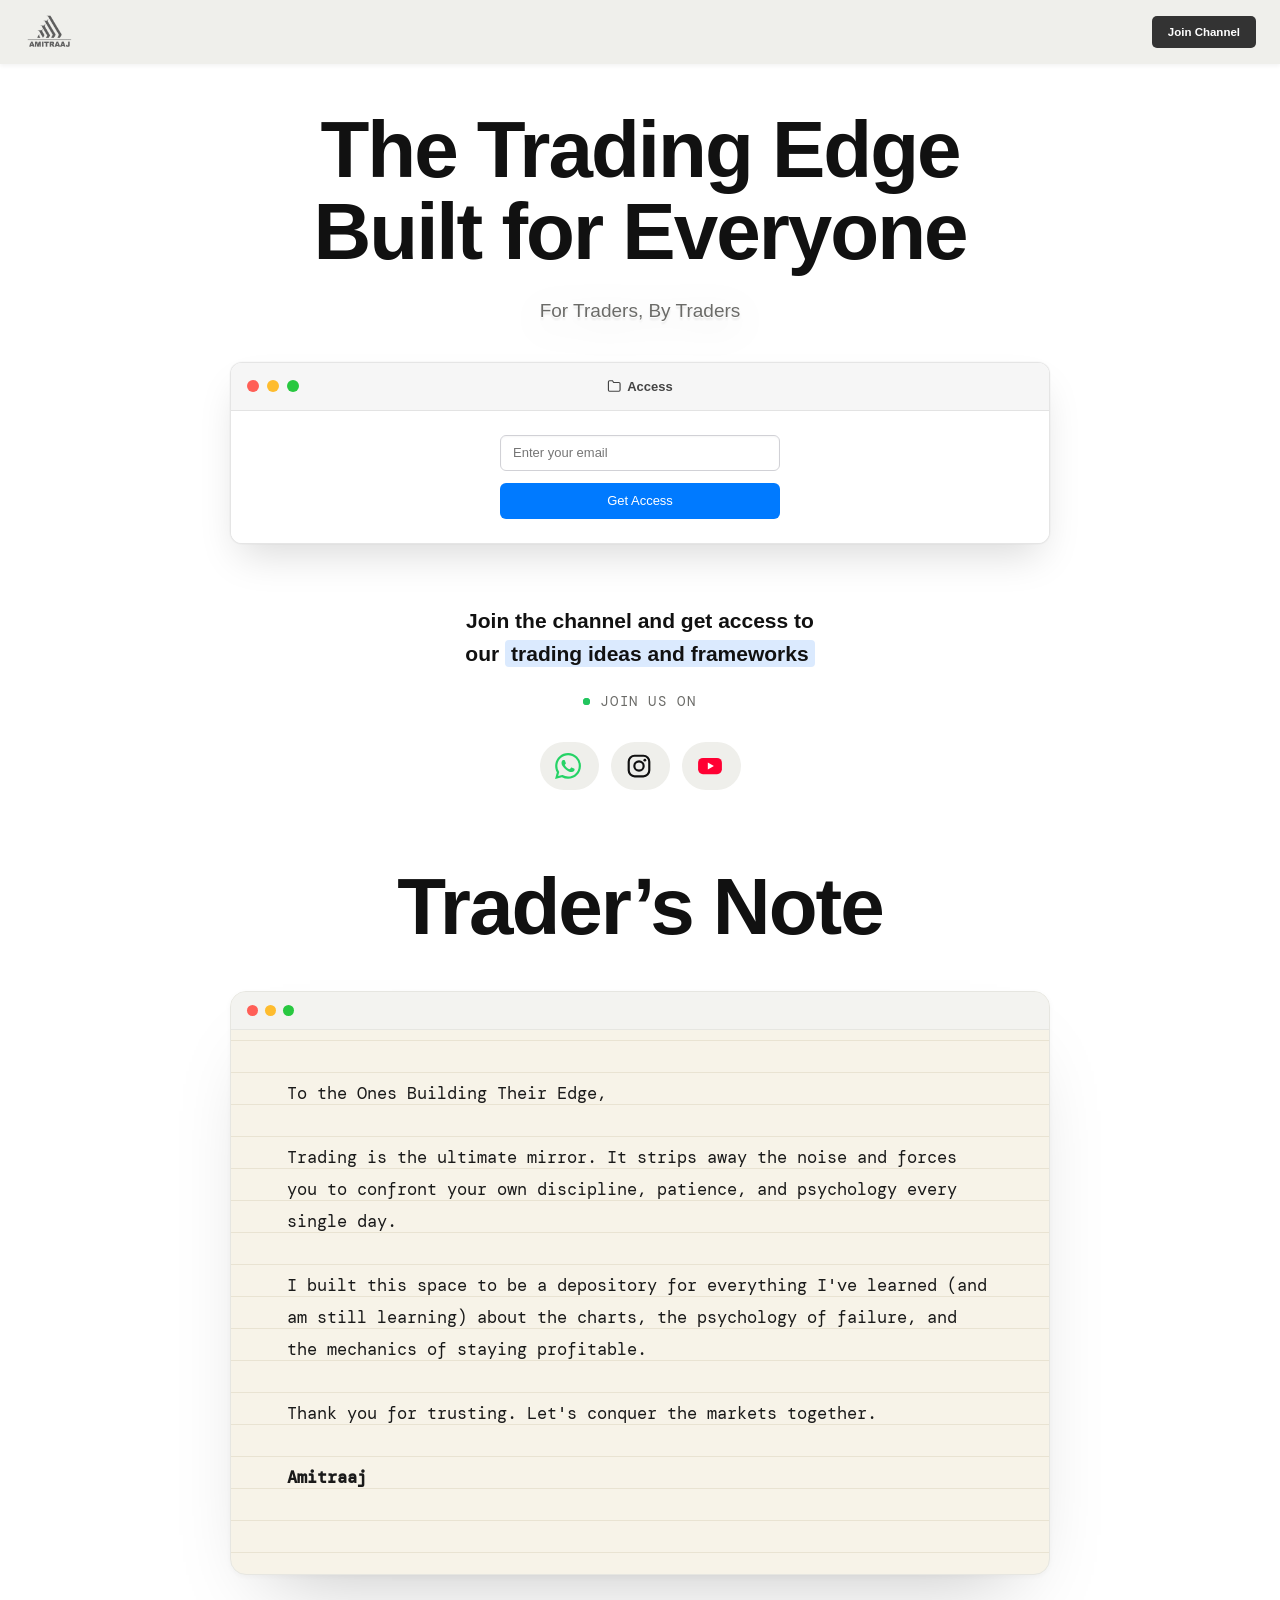
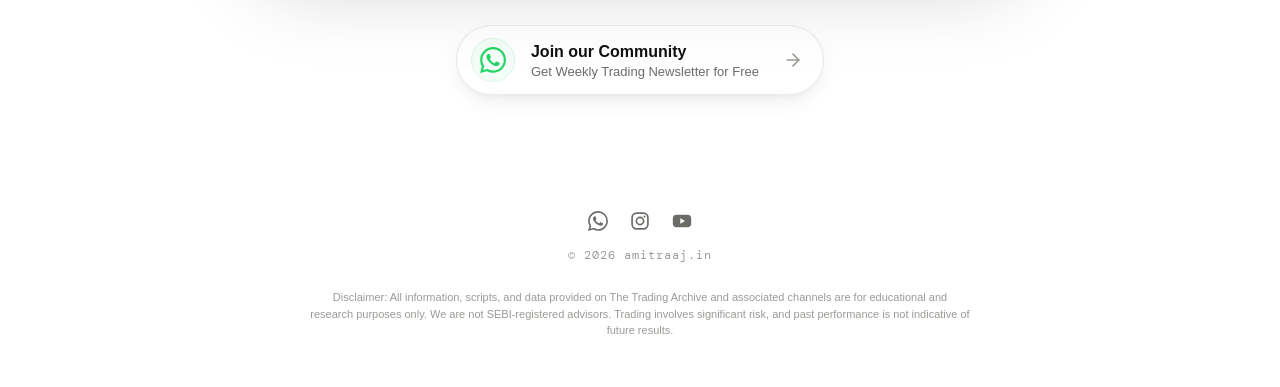
==== index.html @ 4fc882ad "Add files via upload" ====
<!doctype html>
<html lang="en">
<head>
  <meta charset="utf-8" />
  <meta name="viewport" content="width=device-width, initial-scale=1" />
  <title>The Market Edge — amitraaj.in</title>
  <meta name="description" content="Weekly market breakdowns, trading psychology, and private trading frameworks." />
  <meta property="og:title" content="The Market Edge for Traders & Investors" />
  <meta property="og:description" content="Weekly market breakdowns, trading psychology, and private trading frameworks." />
  <meta property="og:url" content="https://www.amitraaj.in" />
  <meta property="og:type" content="website" />
  <meta name="twitter:card" content="summary" />
  <meta name="twitter:site" content="@amitraajin" />
  <link rel="icon" href="/favicon.svg" type="image/svg+xml" />
  <link rel="preconnect" href="https://fonts.googleapis.com" />
  <link rel="preconnect" href="https://fonts.gstatic.com" crossorigin />
  <link href="https://fonts.googleapis.com/css2?family=DM+Mono:wght@400;500&display=swap" rel="stylesheet" />
  <link rel="stylesheet" href="style.css" />
</head>
<body>

  <!-- Header / Logo Banner -->
  <header class="site-header">
    <div class="logo-container">
      <img src="amitraaj-logo.png" alt="Amitraaj Logo" class="main-logo" />
    </div>
    <!-- New Header Button -->
    <a href="#channel-section" class="header-btn">Join Channel</a>
  </header>

  <main>
    <!-- Hero Section -->
    <section class="hero">
      <h1 class="title title--hero" id="hero-title"> The Trading Edge <br class="br-desktop" />Built for Everyone</h1>
      <p class="sub reveal">For Traders, By Traders<br class="br-desktop" /></p>

      <!-- MacOS Finder UI (Email Signup without redirect) -->
      <div class="mac-window reveal" style="margin-top: 36px;">
        <div class="mac-titlebar">
          <div class="mac-dots"><i></i><i></i><i></i></div>
          <div class="mac-title">
            <svg viewBox="0 0 24 24" width="14" height="14" stroke="currentColor" stroke-width="2" fill="none"><path d="M22 19a2 2 0 0 1-2 2H4a2 2 0 0 1-2-2V5a2 2 0 0 1 2-2h5l2 3h9a2 2 0 0 1 2 2z"></path></svg>
            Access
          </div>
        </div>
        <div class="mac-body">
          <div class="mac-main">
            <!-- Signup Section -->
            <div class="mac-signup-container">
              <form class="mac-signup-form" id="homepage-signup-form">
                <input type="email" class="mac-input" placeholder="Enter your email" required />
                <button type="submit" class="mac-btn" id="signup-submit-btn">Get Access</button>
              </form>
            </div>
          </div>
        </div>
      </div>

      <p class="offer reveal" style="margin-top: 60px;">Join the channel and get access to our <mark>trading ideas and frameworks</mark></p>
      <p class="count reveal"><span class="dot" aria-hidden="true"></span>Join us on</p>

      <nav class="socials reveal" aria-label="Social links">
        <!-- WhatsApp Pill -->
        <a class="pill" href="https://whatsapp.com/channel/0029VbDrtHlGJP8C8c71h50Y" target="_blank" rel="noopener">
          <svg viewBox="0 0 24 24" aria-hidden="true"><path fill="#25D366" d="M17.472 14.382c-.297-.149-1.758-.867-2.03-.967-.273-.099-.471-.148-.67.15-.197.297-.767.966-.94 1.164-.173.199-.347.223-.644.075-.297-.15-1.255-.463-2.39-1.475-.883-.788-1.48-1.761-1.653-2.059-.173-.297-.018-.458.13-.606.134-.133.298-.347.446-.52.149-.174.198-.298.298-.497.099-.198.05-.371-.025-.52-.075-.149-.669-1.612-.916-2.207-.242-.579-.487-.5-.669-.51a12.8 12.8 0 0 0-.57-.01c-.198 0-.52.074-.792.372-.272.297-1.04 1.016-1.04 2.479 0 1.462 1.065 2.875 1.213 3.074.149.198 2.096 3.2 5.077 4.487.709.306 1.262.489 1.694.625.712.227 1.36.195 1.871.118.571-.085 1.758-.719 2.006-1.413.248-.694.248-1.289.173-1.413-.074-.124-.272-.198-.57-.347m-5.421 7.403h-.004a9.87 9.87 0 0 1-5.031-1.378l-.361-.214-3.741.982.998-3.648-.235-.374a9.86 9.86 0 0 1-1.51-5.26c.001-5.45 4.436-9.884 9.888-9.884 2.64 0 5.122 1.03 6.988 2.898a9.825 9.825 0 0 1 2.893 6.994c-.003 5.45-4.437 9.884-9.885 9.884m8.413-18.297A11.815 11.815 0 0 0 12.05 0C5.495 0 .16 5.335.157 11.892c0 2.096.547 4.142 1.588 5.945L.057 24l6.305-1.654a11.882 11.882 0 0 0 5.683 1.448h.005c6.554 0 11.89-5.335 11.893-11.893a11.821 11.821 0 0 0-3.48-8.413z"/></svg>
        </a>
        <!-- Instagram Pill -->
        <a class="pill pill--ig" href="https://www.instagram.com/amitraaj.in/" target="_blank" rel="noopener">
          <svg viewBox="0 0 24 24" aria-hidden="true"><defs><linearGradient id="ig" x1="0" y1="1" x2="1" y2="0"><stop offset="0" stop-color="#feda75"/><stop offset=".35" stop-color="#fa7e1e"/><stop offset=".6" stop-color="#d62976"/><stop offset=".85" stop-color="#962fbf"/><stop offset="1" stop-color="#4f5bd5"/></linearGradient></defs><rect x="2.5" y="2.5" width="19" height="19" rx="5.5" fill="none" stroke="currentColor" stroke-width="2"/><circle cx="12" cy="12" r="4.3" fill="none" stroke="currentColor" stroke-width="2"/><circle cx="17.4" cy="6.6" r="1.3" fill="currentColor"/></svg>
        </a>
        <!-- YouTube Pill -->
        <a class="pill" href="https://www.youtube.com/@amitraajin" target="_blank" rel="noopener">
          <svg viewBox="0 0 24 24" aria-hidden="true"><rect x="1" y="4.5" width="22" height="15" rx="4.5" fill="#ff0033"/><path fill="#fff" d="M10 8.8v6.4l5.6-3.2z"/></svg>
        </a>
      </nav>
    </section>

    <!-- Founders Note -->
    <section class="note-section">
      <h2 class="title reveal">Trader’s Note</h2>

      <div class="window-wrap reveal-scale">
        <article class="window tilt" data-tilt="3">
          <div class="window__bar" aria-hidden="true"><i></i><i></i><i></i></div>
          <div class="paper">
            <p>To the Ones Building Their Edge,</p>
            <p>Trading is the ultimate mirror. It strips away the noise and forces you to confront your own discipline, patience, and psychology every single day.</p>
            <p>I built this space to be a depository for everything I've learned (and am still learning) about the charts, the psychology of failure, and the mechanics of staying profitable.</p>
            <p>Thank you for trusting. Let's conquer the markets together.</p>
            <p class="signature" style="font-weight: bold;">Amitraaj</p>
          </div>
        </article>
      </div>

      <!-- Bottom WhatsApp Call to Action (Target ID for Header Button) -->
      <div id="channel-section" class="hero-cta-wrapper reveal" style="margin-top: 50px; margin-bottom: 20px;">
        <a href="https://whatsapp.com/channel/0029VbDrtHlGJP8C8c71h50Y" class="premium-cta" target="_blank" rel="noopener noreferrer">
          <div class="premium-cta__icon">
            <svg viewBox="0 0 24 24" xmlns="http://www.w3.org/2000/svg">
              <path fill="#25D366" d="M17.472 14.382c-.297-.149-1.758-.867-2.03-.967-.273-.099-.471-.148-.67.15-.197.297-.767.966-.94 1.164-.173.199-.347.223-.644.075-.297-.15-1.255-.463-2.39-1.475-.883-.788-1.48-1.761-1.653-2.059-.173-.297-.018-.458.13-.606.134-.133.298-.347.446-.52.149-.174.198-.298.298-.497.099-.198.05-.371-.025-.52-.075-.149-.669-1.612-.916-2.207-.242-.579-.487-.5-.669-.51a12.8 12.8 0 0 0-.57-.01c-.198 0-.52.074-.792.372-.272.297-1.04 1.016-1.04 2.479 0 1.462 1.065 2.875 1.213 3.074.149.198 2.096 3.2 5.077 4.487.709.306 1.262.489 1.694.625.712.227 1.36.195 1.871.118.571-.085 1.758-.719 2.006-1.413.248-.694.248-1.289.173-1.413-.074-.124-.272-.198-.57-.347m-5.421 7.403h-.004a9.87 9.87 0 0 1-5.031-1.378l-.361-.214-3.741.982.998-3.648-.235-.374a9.86 9.86 0 0 1-1.51-5.26c.001-5.45 4.436-9.884 9.888-9.884 2.64 0 5.122 1.03 6.988 2.898a9.825 9.825 0 0 1 2.893 6.994c-.003 5.45-4.437 9.884-9.885 9.884m8.413-18.297A11.815 11.815 0 0 0 12.05 0C5.495 0 .16 5.335.157 11.892c0 2.096.547 4.142 1.588 5.945L.057 24l6.305-1.654a11.882 11.882 0 0 0 5.683 1.448h.005c6.554 0 11.89-5.335 11.893-11.893a11.821 11.821 0 0 0-3.48-8.413z"/>
            </svg>
          </div>
          <div class="premium-cta__text">
            <span class="premium-cta__title">Join our Community</span>
            <span class="premium-cta__subtitle">Get Weekly Trading Newsletter for Free</span>
          </div>
          <div class="premium-cta__arrow">
            <svg viewBox="0 0 24 24" fill="none" stroke="currentColor" stroke-width="2" stroke-linecap="round" stroke-linejoin="round"><line x1="5" y1="12" x2="19" y2="12"></line><polyline points="12 5 19 12 12 19"></polyline></svg>
          </div>
        </a>
      </div>
    </section>
  </main>

  <footer class="footer">
    <nav class="footer__icons" aria-label="Social links">
      <a href="https://whatsapp.com/channel/0029VbDrtHlGJP8C8c71h50Y" target="_blank" rel="noopener" aria-label="WhatsApp">
        <svg viewBox="0 0 24 24" aria-hidden="true"><path fill="currentColor" d="M17.472 14.382c-.297-.149-1.758-.867-2.03-.967-.273-.099-.471-.148-.67.15-.197.297-.767.966-.94 1.164-.173.199-.347.223-.644.075-.297-.15-1.255-.463-2.39-1.475-.883-.788-1.48-1.761-1.653-2.059-.173-.297-.018-.458.13-.606.134-.133.298-.347.446-.52.149-.174.198-.298.298-.497.099-.198.05-.371-.025-.52-.075-.149-.669-1.612-.916-2.207-.242-.579-.487-.5-.669-.51a12.8 12.8 0 0 0-.57-.01c-.198 0-.52.074-.792.372-.272.297-1.04 1.016-1.04 2.479 0 1.462 1.065 2.875 1.213 3.074.149.198 2.096 3.2 5.077 4.487.709.306 1.262.489 1.694.625.712.227 1.36.195 1.871.118.571-.085 1.758-.719 2.006-1.413.248-.694.248-1.289.173-1.413-.074-.124-.272-.198-.57-.347m-5.421 7.403h-.004a9.87 9.87 0 0 1-5.031-1.378l-.361-.214-3.741.982.998-3.648-.235-.374a9.86 9.86 0 0 1-1.51-5.26c.001-5.45 4.436-9.884 9.888-9.884 2.64 0 5.122 1.03 6.988 2.898a9.825 9.825 0 0 1 2.893 6.994c-.003 5.45-4.437 9.884-9.885 9.884m8.413-18.297A11.815 11.815 0 0 0 12.05 0C5.495 0 .16 5.335.157 11.892c0 2.096.547 4.142 1.588 5.945L.057 24l6.305-1.654a11.882 11.882 0 0 0 5.683 1.448h.005c6.554 0 11.89-5.335 11.893-11.893a11.821 11.821 0 0 0-3.48-8.413z"/></svg>
      </a>
      <a href="https://www.instagram.com/amitraaj.in/" target="_blank" rel="noopener" aria-label="Instagram">
        <svg viewBox="0 0 24 24" aria-hidden="true"><rect x="2.5" y="2.5" width="19" height="19" rx="5.5" fill="none" stroke="currentColor" stroke-width="2"/><circle cx="12" cy="12" r="4.3" fill="none" stroke="currentColor" stroke-width="2"/><circle cx="17.4" cy="6.6" r="1.3" fill="currentColor"/></svg>
      </a>
      <a href="https://www.youtube.com/@amitraajin" target="_blank" rel="noopener" aria-label="YouTube">
        <svg viewBox="0 0 24 24" aria-hidden="true"><rect x="1" y="4.5" width="22" height="15" rx="4.5" fill="currentColor"/><path fill="var(--bg)" d="M10 8.8v6.4l5.6-3.2z"/></svg>
      </a>
    </nav>
    <p class="footer__copy">© 2026 amitraaj.in</p>
    <p class="footer__disclaimer">Disclaimer: All information, scripts, and data provided on The Trading Archive and associated channels are for educational and research purposes only. We are not SEBI-registered advisors. Trading involves significant risk, and past performance is not indicative of future results.</p>
  </footer>

  <script src="main.js" defer></script>
</body>
</html>
---- style.css ----
/* ── Tokens ── */
:root {
  --bg: #ffffff;
  --ink: #111111;
  --muted: #6b6b68;
  --dim: #9a9a96;
  --line: #e6e6e1;
  --pill: #efefeb;
  --card: #ffffff;
  --mark: #dbeafe;
  --blue: #7fb2ff;
  --green: #22c55e;
  --paper: #f7f3e8;
  --paper-line: #e9e3d2;

  --helv: "Helvetica Neue", Helvetica, Arial, sans-serif;
  --mono: "DM Mono", ui-monospace, SFMono-Regular, Menlo, monospace;
  --ease: cubic-bezier(.22, 1, .36, 1);
}

*, *::before, *::after { box-sizing: border-box; }
html { -webkit-text-size-adjust: 100%; scroll-behavior: smooth; }
body {
  margin: 0;
  background: var(--bg);
  color: var(--ink);
  font-family: var(--helv);
  -webkit-font-smoothing: antialiased;
  text-align: center;
  overflow-x: hidden;
}
img, svg { display: block; }
.sr-only, .hp {
  position: absolute; width: 1px; height: 1px; padding: 0; margin: -1px;
  overflow: hidden; clip: rect(0 0 0 0); white-space: nowrap; border: 0;
}

main { position: relative; z-index: 1; padding: 0 16px; }

/* ── Site Header / Logo Banner ── */
.site-header {
  width: 100%;
  background-color: var(--pill); 
  display: flex;
  justify-content: space-between; 
  align-items: center;
  padding: 12px 24px; 
  box-shadow: 0 2px 4px rgba(0,0,0,0.05); 
}

.logo-container {
  display: flex;
  align-items: center;
}

.main-logo {
  height: 40px; 
  width: auto;
  display: block;
}

/* ── New Header Button ── */
.header-btn {
  background-color: #333333; 
  color: #ffffff;
  text-decoration: none;
  font-family: var(--helv);
  font-size: 11.5px; /* Reduced from 14px */
  font-weight: 600;
  padding: 0 16px; /* Reduced from 20px */
  height: 32px; /* Reduced from 40px */
  display: inline-flex;
  align-items: center;
  justify-content: center;
  border-radius: 5px; /* Slightly reduced rounding to match the smaller size */
  transition: background-color 0.2s var(--ease), transform 0.2s var(--ease);
}

.header-btn:hover {
  background-color: #111111;
  transform: translateY(-1px);
}

/* ── Hero ── */
.hero {
  max-width: 880px;
  margin: 0 auto;
  padding: clamp(24px, 5vh, 48px) 0 40px; 
  display: flex; flex-direction: column; align-items: center;
}

.title {
  margin: 0;
  font-family: var(--helv);
  font-weight: 700;
  font-size: clamp(40px, 7.2vw, 80px);
  line-height: 1.02;
  letter-spacing: -2px;
  text-wrap: balance;
}

.sub {
  margin: 24px 0 0;
  max-width: 560px;
  font-size: clamp(16px, 1.6vw, 19px);
  line-height: 1.55;
  color: var(--muted);
  text-wrap: balance;
}

.title--hero { cursor: default; }
.title--hero .word { display: inline-block; white-space: nowrap; }
.title--hero .ch {
  display: inline-block;
  transform-origin: 50% 80%;
  transform: translateY(var(--lift, 0px)) scale(var(--grow, 1));
  transition: transform .45s cubic-bezier(.34, 1.56, .64, 1), color .3s;
  will-change: transform;
}
.title--hero .ch.is-pop { animation: pop-letter .5s cubic-bezier(.34, 1.56, .64, 1); }
@keyframes pop-letter {
  0%   { transform: translateY(var(--lift, 0px)) scale(var(--grow, 1)); }
  35%  { transform: translateY(calc(var(--lift, 0px) + 3px)) scale(.9, 1.08); }
  70%  { transform: translateY(calc(var(--lift, 0px) - 4px)) scale(1.06, .96); }
  100% { transform: translateY(var(--lift, 0px)) scale(var(--grow, 1)); }
}
.js .title--hero .ch.is-hidden { opacity: 0; transform: translateY(.45em) rotateX(-60deg); filter: blur(6px); }
.title--hero .ch.is-entering { transition: opacity .7s var(--ease), transform .9s var(--ease), filter .7s var(--ease); }

.sub {
  background: linear-gradient(100deg, var(--muted) 0%, var(--muted) 40%, #1d1d1b 50%, var(--muted) 60%, var(--muted) 100%);
  background-size: 250% 100%;
  -webkit-background-clip: text; background-clip: text;
  -webkit-text-fill-color: transparent;
  filter: drop-shadow(0 1px 0 rgba(255,255,255,1)) drop-shadow(0 2px 1px rgba(0,0,0,.08)) drop-shadow(0 8px 18px rgba(0,0,0,.10));
  animation: sweep 7s ease-in-out infinite;
  transition: filter .5s var(--ease), letter-spacing .6s var(--ease);
}
.sub:hover { filter: drop-shadow(0 1px 0 #fff) drop-shadow(0 3px 2px rgba(0,0,0,.12)) drop-shadow(0 12px 26px rgba(0,0,0,.16)); letter-spacing: .01em; }
@keyframes sweep { 0% { background-position: 100% 0; } 60%, 100% { background-position: 0% 0; } }

/* ── macOS Signup UI ── */
.mac-signup-container {
  display: flex;
  justify-content: center;
  align-items: center;
  width: 100%;
  min-height: auto;
}

.mac-signup-form {
  display: flex;
  flex-direction: column;
  gap: 12px;
  width: 100%;
  max-width: 280px;
}

.mac-input {
  width: 100%;
  height: 36px;
  padding: 0 12px;
  border: 1px solid #d1d1d6;
  border-radius: 6px;
  font-family: -apple-system, BlinkMacSystemFont, "Segoe UI", Roboto, sans-serif;
  font-size: 13px;
  outline: none;
  background: #ffffff;
  box-shadow: inset 0 1px 2px rgba(0,0,0,0.04);
  transition: border-color 0.2s, box-shadow 0.2s;
}

.mac-input:focus {
  border-color: #007aff;
  box-shadow: 0 0 0 3px rgba(0, 122, 255, 0.2);
}

.mac-btn {
  width: 100%;
  height: 36px;
  background: #007aff; 
  color: white;
  border: none;
  border-radius: 6px;
  font-family: -apple-system, BlinkMacSystemFont, "Segoe UI", Roboto, sans-serif;
  font-size: 13px;
  font-weight: 500;
  cursor: pointer;
  transition: background 0.2s;
}

.mac-btn:hover { background: #0056b3; }
.mac-btn:active { background: #004085; }

/* ── MacOS Finder UI ── */
.mac-window {
  width: 100%;
  max-width: 820px;
  margin: 40px auto 0;
  background: var(--card);
  border-radius: 12px;
  border: 1px solid rgba(0,0,0,0.1);
  box-shadow: 0 20px 40px -10px rgba(0,0,0,0.15), 0 0 0 1px rgba(0,0,0,0.02);
  overflow: hidden;
  display: flex;
  flex-direction: column;
  text-align: left;
}

.mac-titlebar {
  background: #f6f6f6;
  border-bottom: 1px solid rgba(0,0,0,0.08);
  height: 48px;
  display: flex;
  align-items: center;
  padding: 0 16px;
  position: relative;
}

.mac-dots {
  display: flex;
  gap: 8px;
}

.mac-dots i {
  width: 12px;
  height: 12px;
  border-radius: 50%;
  background: #d8d8d3;
}

.mac-dots i:nth-child(1) { background: #ff5f57; }
.mac-dots i:nth-child(2) { background: #febc2e; }
.mac-dots i:nth-child(3) { background: #28c840; }

.mac-title {
  position: absolute;
  left: 50%;
  transform: translateX(-50%);
  font-family: -apple-system, BlinkMacSystemFont, "Segoe UI", Roboto, sans-serif;
  font-size: 13px;
  font-weight: 600;
  color: #444;
  display: flex;
  align-items: center;
  gap: 6px;
}

.mac-body {
  display: flex;
  min-height: 100px;
}

.mac-main {
  flex: 1;
  padding: 24px;
  background: #ffffff;
}

@media (max-width: 640px) {
  .mac-body { min-height: 100px; }
}

/* ── Social pills ── */
.socials {
  margin-top: 32px;
  display: flex; flex-wrap: wrap; justify-content: center; gap: 12px;
}
.pill {
  display: inline-flex; align-items: center; gap: 9px;
  padding: 11px 18px 11px 15px;
  font-size: 16px;
  color: var(--ink);
  text-decoration: none;
  background: var(--pill);
  border-radius: 999px;
  transition: transform .4s var(--ease), box-shadow .4s var(--ease), background .3s;
}
.pill svg { width: 26px; height: 26px; transition: transform .4s var(--ease); }
.pill:hover { transform: translateY(-3px); background: #fff; box-shadow: 0 12px 28px -12px rgba(0,0,0,.25); }
.pill:hover svg { transform: scale(1.15) rotate(-6deg); }
.pill:active { transform: translateY(0) scale(.97); }

/* ── Offer + count ── */
.offer {
  margin: 36px 0 0;
  max-width: 600px;
  font-weight: 700;
  font-size: clamp(18px, 1.9vw, 21px);
  line-height: 1.6;
  text-wrap: balance;
}
.offer mark {
  padding: 2px 6px;
  color: inherit;
  background: var(--mark);
  border-radius: 4px;
  box-decoration-break: clone; -webkit-box-decoration-break: clone;
}

.count {
  margin: 22px 0 0;
  display: inline-flex; align-items: center; gap: 10px;
  font: 13.5px var(--mono);
  letter-spacing: .12em;
  text-transform: uppercase;
  color: var(--muted);
}
.dot {
  position: relative;
  width: 7px; height: 7px; border-radius: 50%;
  background: var(--green);
}
.dot::after {
  content: ""; position: absolute; inset: 0; border-radius: 50%;
  background: var(--green);
  animation: ping 2s var(--ease) infinite;
}
@keyframes ping { 0% { transform: scale(1); opacity: .6; } 100% { transform: scale(3); opacity: 0; } }

/* ── Founders Note ── */
.note-section {
  max-width: 880px;
  margin: 0 auto;
  padding: clamp(30px, 4vh, 60px) 0 40px; 
  display: flex; flex-direction: column; align-items: center;
}
.window {
  width: 100%;
  max-width: 820px;
  overflow: hidden;
  text-align: left;
  background: var(--paper);
  border: 1px solid var(--line);
  border-radius: 16px;
  box-shadow: 0 40px 80px -40px rgba(0,0,0,.25), 0 2px 6px rgba(0,0,0,.04);
  transform: perspective(1400px) rotateX(var(--rx, 0deg)) rotateY(var(--ry, 0deg)) translateY(var(--ty, 0));
  transition: transform .6s var(--ease), box-shadow .6s var(--ease);
  will-change: transform;
}
.window-wrap { width: 100%; max-width: 820px; margin-top: 44px; }
.window:hover { --ty: -6px; box-shadow: 0 50px 100px -40px rgba(0,0,0,.3), 0 2px 6px rgba(0,0,0,.04); }
.window__bar {
  display: flex; gap: 7px;
  padding: 13px 16px;
  background: #f3f3f0;
  border-bottom: 1px solid var(--line);
}
.window__bar i { width: 11px; height: 11px; border-radius: 50%; transition: background .3s; }
.window__bar i:nth-child(1) { background: #ff5f57; } 
.window__bar i:nth-child(2) { background: #febc2e; } 
.window__bar i:nth-child(3) { background: #28c840; } 
.paper {
  --lh: 32px;
  padding: calc(var(--lh) * 1.5) clamp(22px, 6vw, 56px) calc(var(--lh) * 1.5);
  font: 400 clamp(14px, 1.7vw, 16.5px)/var(--lh) var(--mono);
  color: #1a1a1a;
  background-image: repeating-linear-gradient(to bottom, transparent 0, transparent calc(var(--lh) - 1px), var(--paper-line) calc(var(--lh) - 1px), var(--paper-line) var(--lh));
  background-position: 0 calc(var(--lh) * 1.5 - 5px);
}
.paper p { margin: 0 0 var(--lh); }

/* ── Premium Hero CTA (Bottom Button) ── */
.hero-cta-wrapper {
  margin-top: 40px;
  width: 100%;
  display: flex;
  justify-content: center;
}

.premium-cta {
  display: flex;
  align-items: center;
  background: var(--card);
  padding: 12px 20px 12px 14px;
  border-radius: 100px;
  border: 1px solid rgba(0, 0, 0, 0.08);
  box-shadow: 0 8px 24px -8px rgba(0, 0, 0, 0.12), 0 2px 6px -2px rgba(0, 0, 0, 0.04);
  text-decoration: none;
  transition: transform 0.3s cubic-bezier(0.22, 1, 0.36, 1), box-shadow 0.3s cubic-bezier(0.22, 1, 0.36, 1), border-color 0.2s;
  gap: 16px;
  max-width: 480px;
}

.premium-cta:hover {
  transform: translateY(-3px) scale(1.02);
  box-shadow: 0 16px 32px -12px rgba(0, 0, 0, 0.18), 0 4px 10px -4px rgba(0, 0, 0, 0.06);
  border-color: rgba(0, 0, 0, 0.15);
}

.premium-cta__icon {
  display: flex;
  align-items: center;
  justify-content: center;
  width: 44px;
  height: 44px;
  background: #f4fdf7; 
  border-radius: 50%;
  border: 1px solid #dcf6e5;
}

.premium-cta__icon svg {
  width: 26px;
  height: 26px;
}

.premium-cta__text {
  display: flex;
  flex-direction: column;
  align-items: flex-start;
  text-align: left;
}

.premium-cta__title {
  font-family: -apple-system, BlinkMacSystemFont, "Segoe UI", Roboto, sans-serif;
  font-size: 16px;
  font-weight: 700;
  color: var(--ink);
  line-height: 1.2;
}

.premium-cta__subtitle {
  font-family: -apple-system, BlinkMacSystemFont, "Segoe UI", Roboto, sans-serif;
  font-size: 13px;
  font-weight: 500;
  color: var(--muted);
  margin-top: 2px;
}

.premium-cta__arrow {
  display: flex;
  align-items: center;
  justify-content: center;
  color: var(--dim);
  margin-left: 8px;
  transition: transform 0.3s ease, color 0.3s ease;
}

.premium-cta__arrow svg {
  width: 20px;
  height: 20px;
}

.premium-cta:hover .premium-cta__arrow {
  transform: translateX(4px);
  color: var(--ink);
}

/* ── Footer ── */
.footer {
  position: relative; z-index: 1;
  padding: 56px 16px 48px;
  display: flex; flex-direction: column; align-items: center; gap: 16px;
}
.footer__icons { display: flex; justify-content: center; gap: 22px; }
.footer__icons a { color: var(--muted); transition: color .3s, transform .4s var(--ease); }
.footer__icons a:hover { color: var(--ink); transform: translateY(-3px) scale(1.1); }
.footer__icons svg { width: 20px; height: 20px; }
.footer__copy { margin: 0; font: 12px var(--mono); letter-spacing: .08em; color: var(--dim); }
.footer__disclaimer {
  max-width: 700px;
  margin: 10px auto 0;
  font-size: 11px;
  line-height: 1.5;
  color: var(--dim);
  text-align: center;
  padding: 0 20px;
}

/* ── Scroll reveal ── */
.js .reveal { opacity: 0; transform: translateY(24px); transition: opacity .9s var(--ease), transform .9s var(--ease); }
.js .reveal-scale { opacity: 0; transform: scale(.92) translateY(40px); transition: opacity 1.1s var(--ease), transform 1.1s var(--ease); }
.js .is-in { opacity: 1; transform: none; }

/* ── Small screens ── */
@media (max-width: 640px) {
  .yt__play { width: 60px; height: 60px; margin: -30px 0 0 -30px; }
  .br-desktop { display: none; }
  .title { letter-spacing: -1.5px; }
  .pill { font-size: 17px; padding: 13px 20px 13px 17px; }
  .pill svg { width: 22px; height: 22px; }
  .paper { --lh: 28px; }
}

@media (prefers-reduced-motion: reduce) {
  *, *::before, *::after { animation: none !important; transition: none !important; scroll-behavior: auto !important; }
  .js .reveal, .js .reveal-scale { opacity: 1; transform: none; }
}
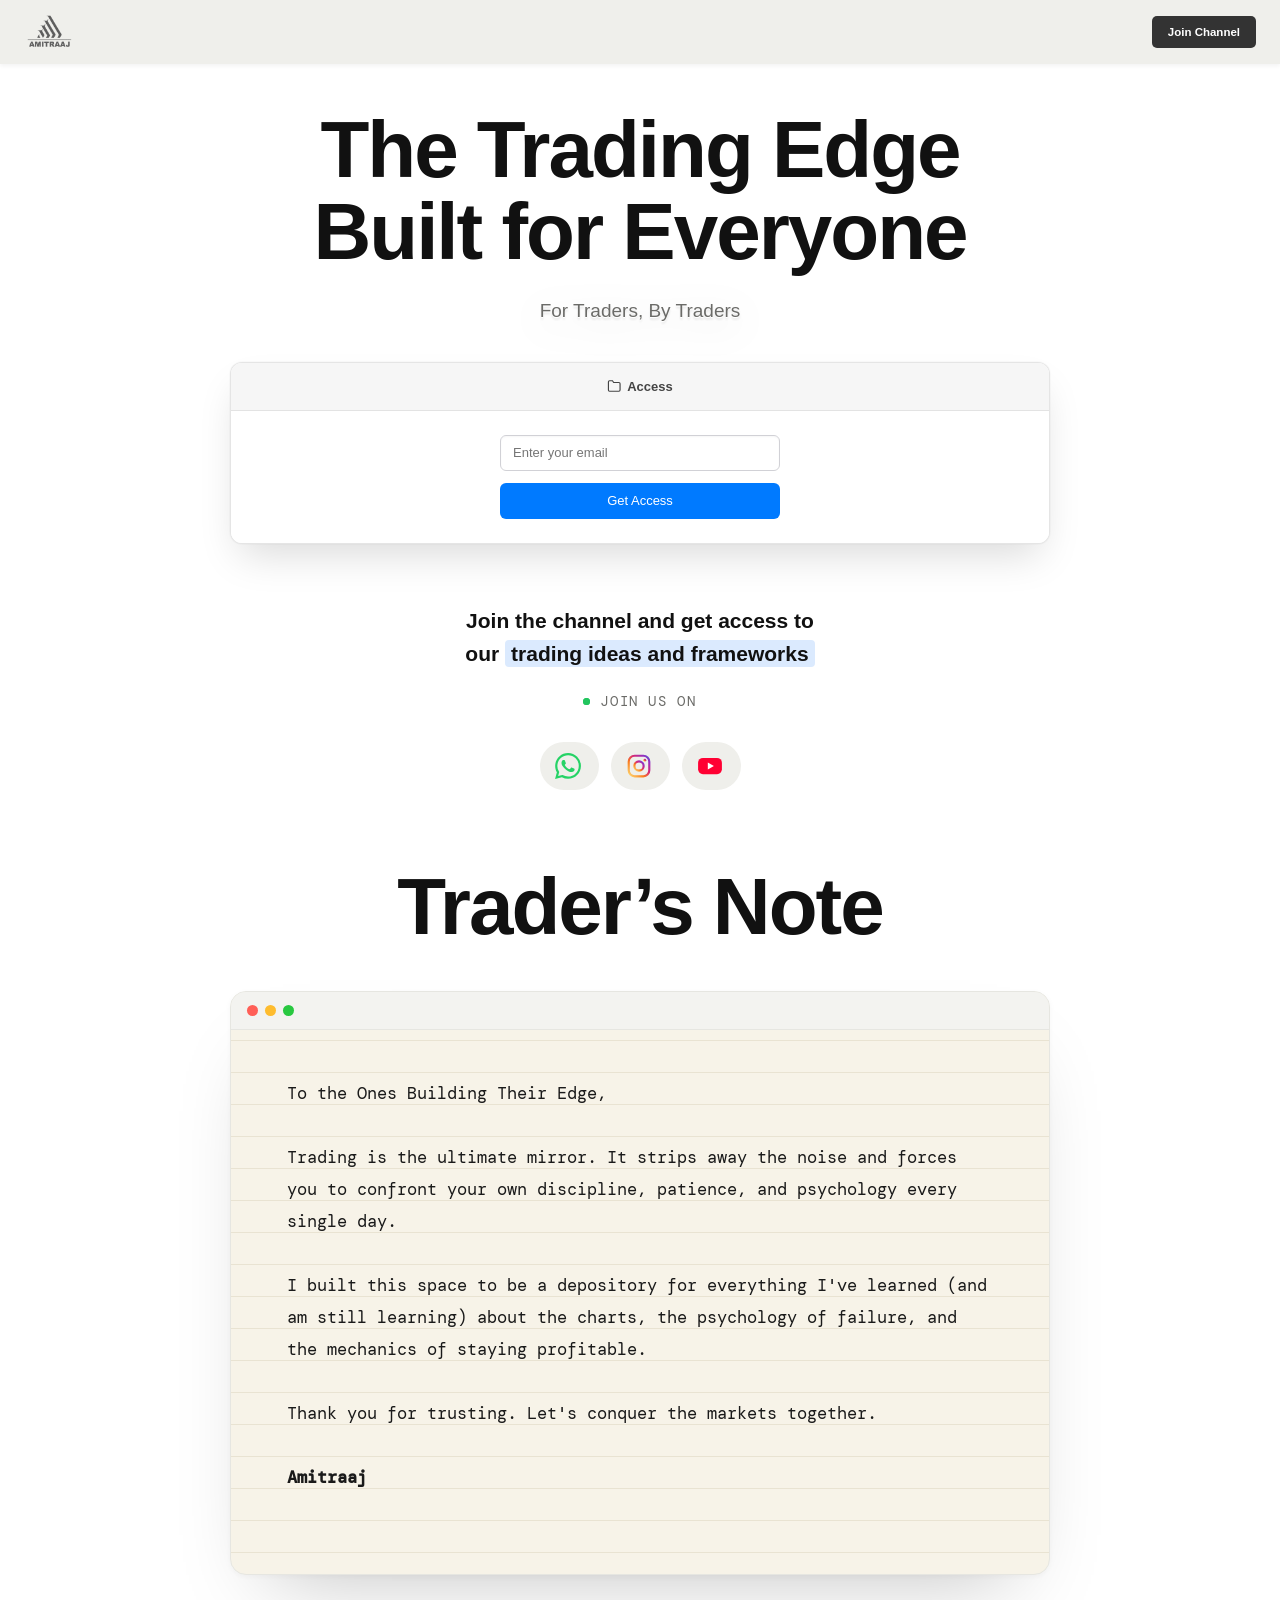
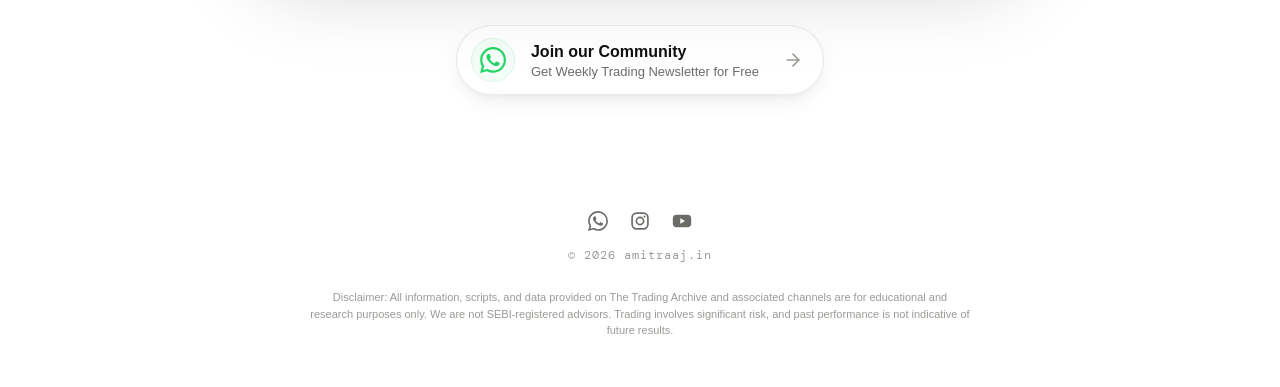
==== commit fd066ae7: "Add files via upload" ====
--- a/index.html
+++ b/index.html
@@ -37,7 +37,6 @@
       <!-- MacOS Finder UI (Email Signup without redirect) -->
       <div class="mac-window reveal" style="margin-top: 36px;">
         <div class="mac-titlebar">
-          <div class="mac-dots"><i></i><i></i><i></i></div>
           <div class="mac-title">
             <svg viewBox="0 0 24 24" width="14" height="14" stroke="currentColor" stroke-width="2" fill="none"><path d="M22 19a2 2 0 0 1-2 2H4a2 2 0 0 1-2-2V5a2 2 0 0 1 2-2h5l2 3h9a2 2 0 0 1 2 2z"></path></svg>
             Access
@@ -66,7 +65,20 @@
         </a>
         <!-- Instagram Pill -->
         <a class="pill pill--ig" href="https://www.instagram.com/amitraaj.in/" target="_blank" rel="noopener">
-          <svg viewBox="0 0 24 24" aria-hidden="true"><defs><linearGradient id="ig" x1="0" y1="1" x2="1" y2="0"><stop offset="0" stop-color="#feda75"/><stop offset=".35" stop-color="#fa7e1e"/><stop offset=".6" stop-color="#d62976"/><stop offset=".85" stop-color="#962fbf"/><stop offset="1" stop-color="#4f5bd5"/></linearGradient></defs><rect x="2.5" y="2.5" width="19" height="19" rx="5.5" fill="none" stroke="currentColor" stroke-width="2"/><circle cx="12" cy="12" r="4.3" fill="none" stroke="currentColor" stroke-width="2"/><circle cx="17.4" cy="6.6" r="1.3" fill="currentColor"/></svg>
+          <svg viewBox="0 0 24 24" aria-hidden="true">
+            <defs>
+              <linearGradient id="ig" x1="0" y1="1" x2="1" y2="0">
+                <stop offset="0" stop-color="#feda75"/>
+                <stop offset=".35" stop-color="#fa7e1e"/>
+                <stop offset=".6" stop-color="#d62976"/>
+                <stop offset=".85" stop-color="#962fbf"/>
+                <stop offset="1" stop-color="#4f5bd5"/>
+              </linearGradient>
+            </defs>
+            <rect x="2.5" y="2.5" width="19" height="19" rx="5.5" fill="none" stroke="url(#ig)" stroke-width="2"/>
+            <circle cx="12" cy="12" r="4.3" fill="none" stroke="url(#ig)" stroke-width="2"/>
+            <circle cx="17.4" cy="6.6" r="1.3" fill="url(#ig)"/>
+          </svg>
         </a>
         <!-- YouTube Pill -->
         <a class="pill" href="https://www.youtube.com/@amitraajin" target="_blank" rel="noopener">
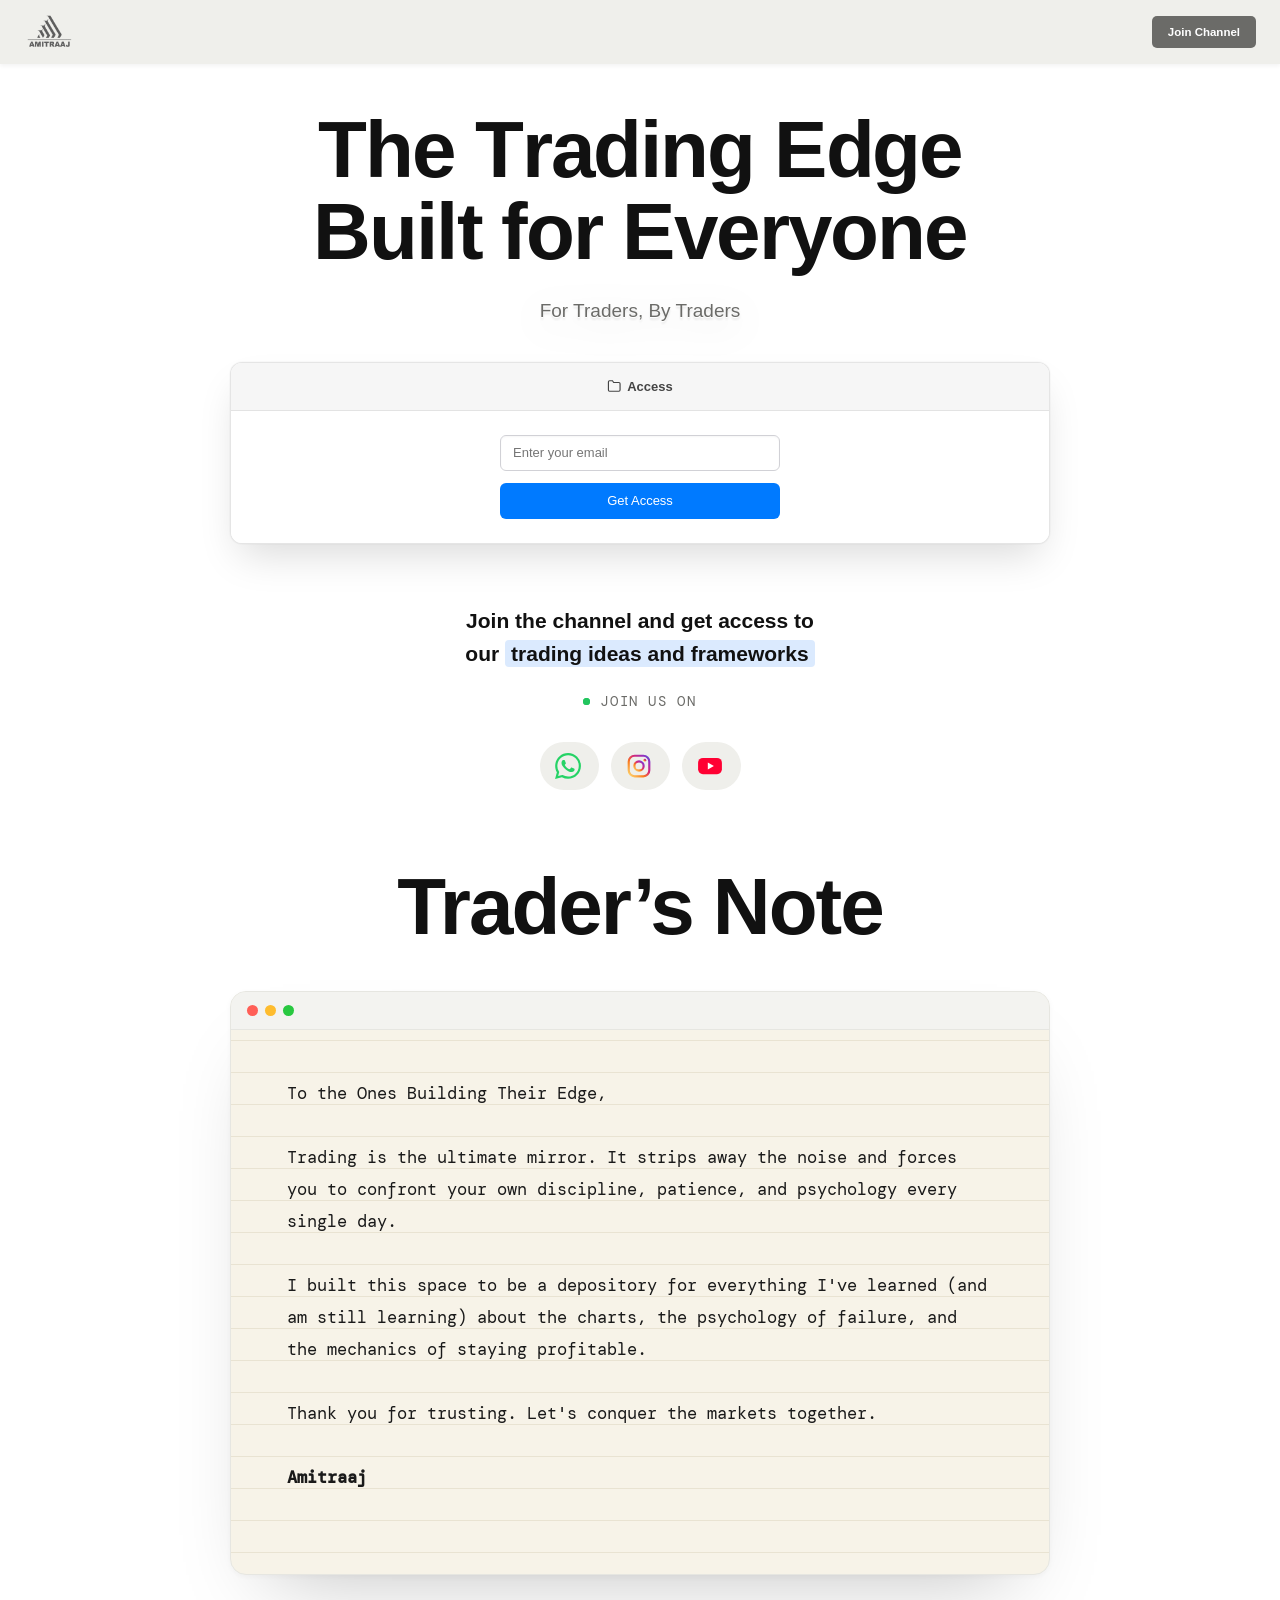
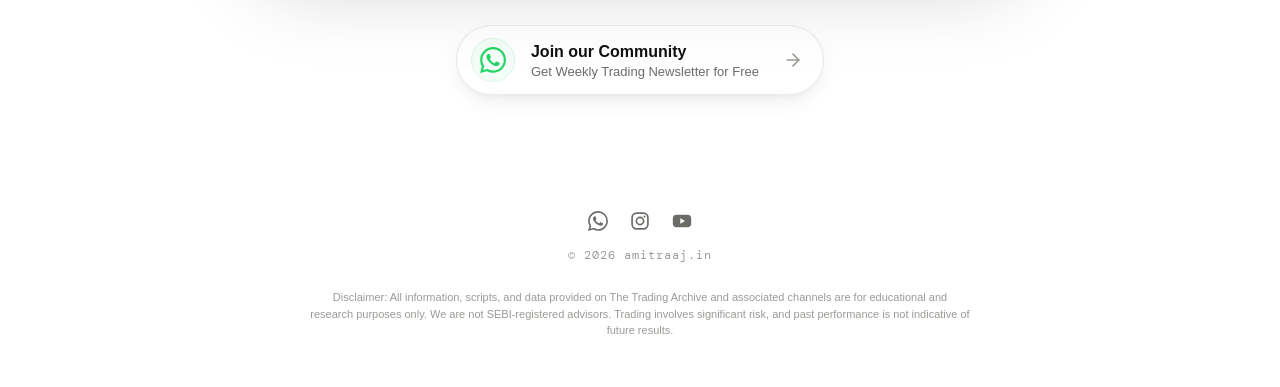
==== commit 17445b08: "Add files via upload" ====
--- a/index.html
+++ b/index.html
@@ -45,7 +45,7 @@
         <div class="mac-body">
           <div class="mac-main">
             <!-- Signup Section -->
-            <div class="mac-signup-container">
+            <div class="mac-signup-container reveal">
               <form class="mac-signup-form" id="homepage-signup-form">
                 <input type="email" class="mac-input" placeholder="Enter your email" required />
                 <button type="submit" class="mac-btn" id="signup-submit-btn">Get Access</button>
--- a/style.css
+++ b/style.css
@@ -61,26 +61,25 @@
 
 /* ── New Header Button ── */
 .header-btn {
-  background-color: #333333; 
+  background-color: #6b6b68; /* Matches the bottom social icons */
   color: #ffffff;
   text-decoration: none;
   font-family: var(--helv);
-  font-size: 11.5px; /* Reduced from 14px */
+  font-size: 11.5px; 
   font-weight: 600;
-  padding: 0 16px; /* Reduced from 20px */
-  height: 32px; /* Reduced from 40px */
+  padding: 0 16px; 
+  height: 32px; 
   display: inline-flex;
   align-items: center;
   justify-content: center;
-  border-radius: 5px; /* Slightly reduced rounding to match the smaller size */
+  border-radius: 5px; 
   transition: background-color 0.2s var(--ease), transform 0.2s var(--ease);
 }
 
 .header-btn:hover {
-  background-color: #111111;
+  background-color: #4a4a48; /* Darkens slightly when hovered over */
   transform: translateY(-1px);
 }
-
 /* ── Hero ── */
 .hero {
   max-width: 880px;
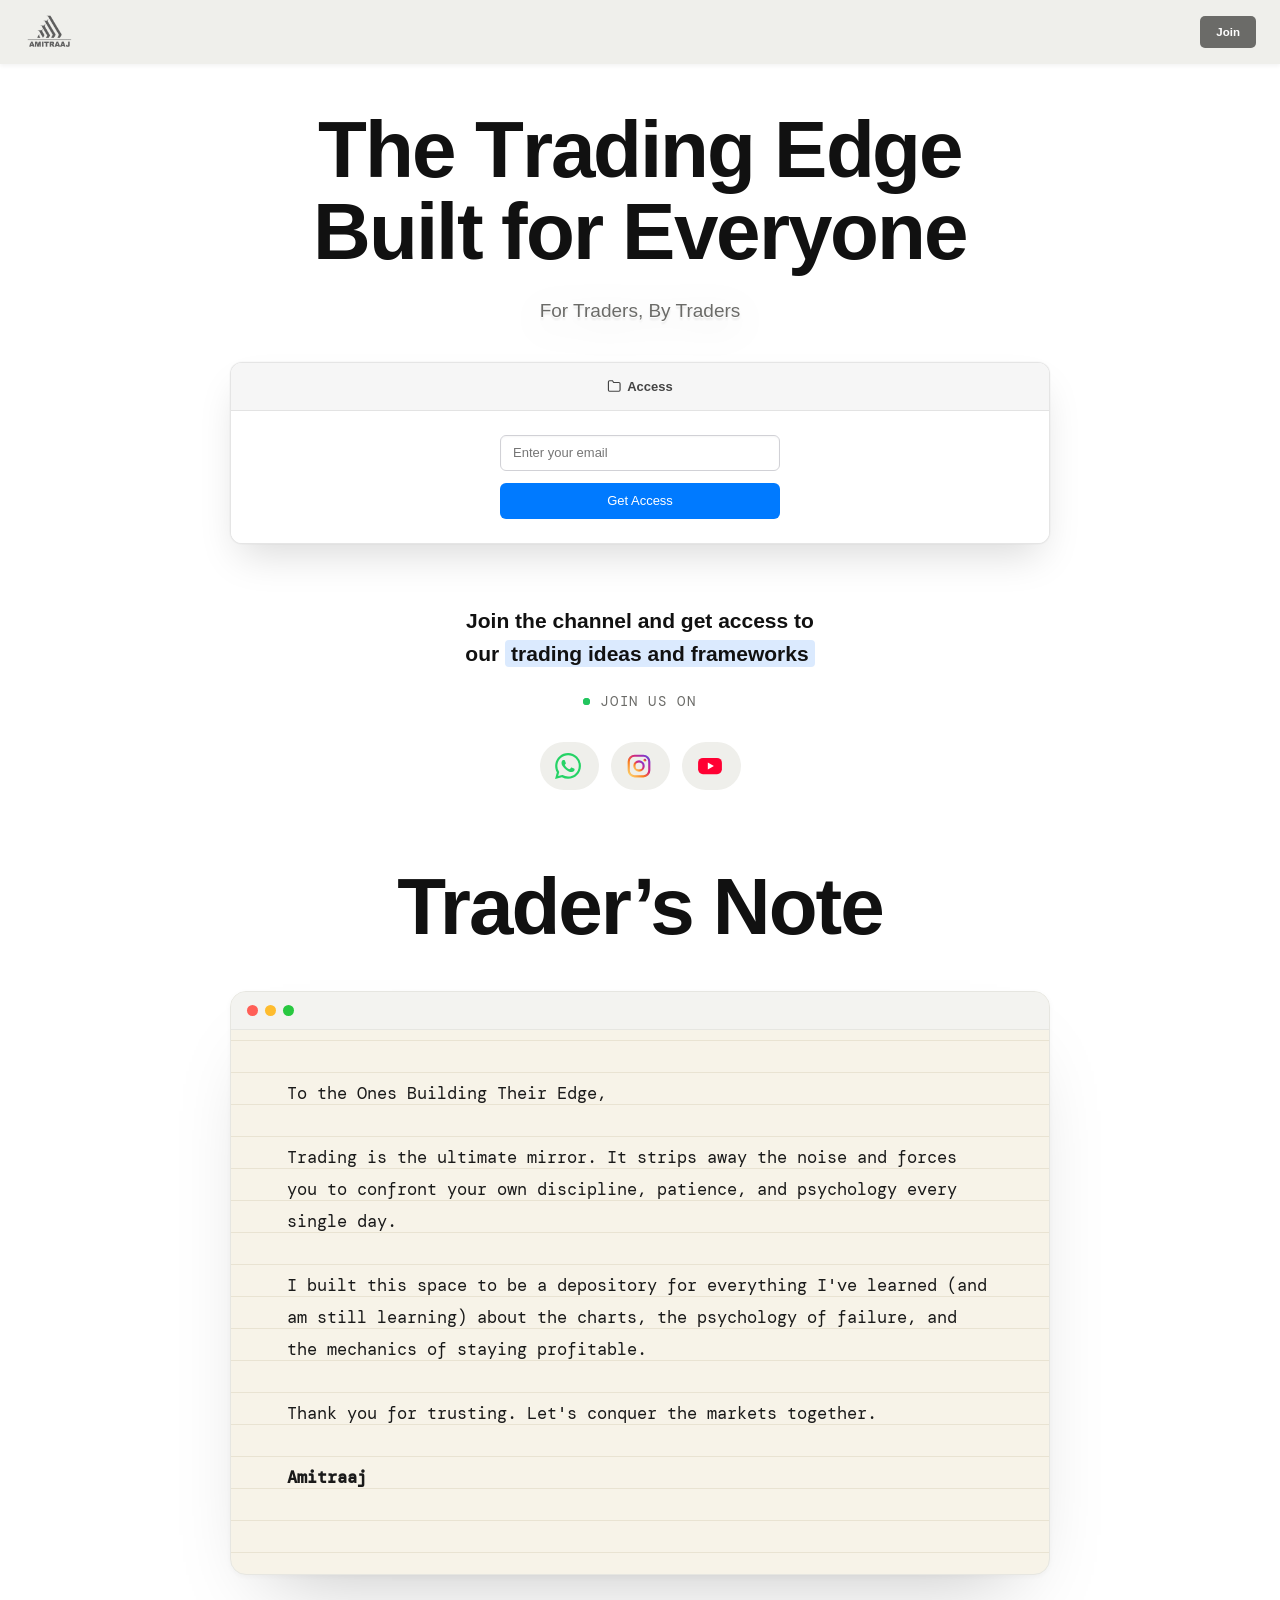
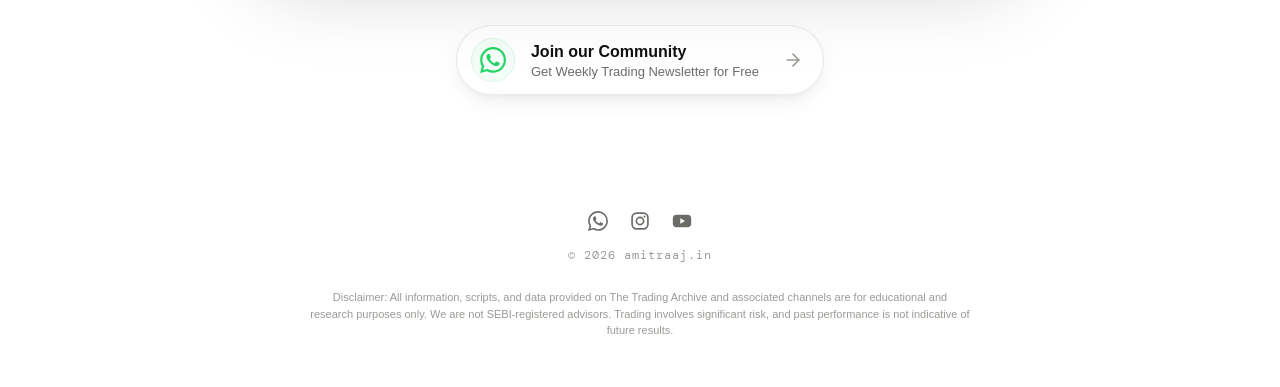
==== commit db354a32: "Add files via upload" ====
--- a/index.html
+++ b/index.html
@@ -3,7 +3,7 @@
 <head>
   <meta charset="utf-8" />
   <meta name="viewport" content="width=device-width, initial-scale=1" />
-  <title>The Market Edge — amitraaj.in</title>
+  <title>Amitraaj.in</title>
   <meta name="description" content="Weekly market breakdowns, trading psychology, and private trading frameworks." />
   <meta property="og:title" content="The Market Edge for Traders & Investors" />
   <meta property="og:description" content="Weekly market breakdowns, trading psychology, and private trading frameworks." />
@@ -25,7 +25,7 @@
       <img src="amitraaj-logo.png" alt="Amitraaj Logo" class="main-logo" />
     </div>
     <!-- New Header Button -->
-    <a href="#channel-section" class="header-btn">Join Channel</a>
+    <a href="#channel-section" class="header-btn">Join</a>
   </header>
 
   <main>
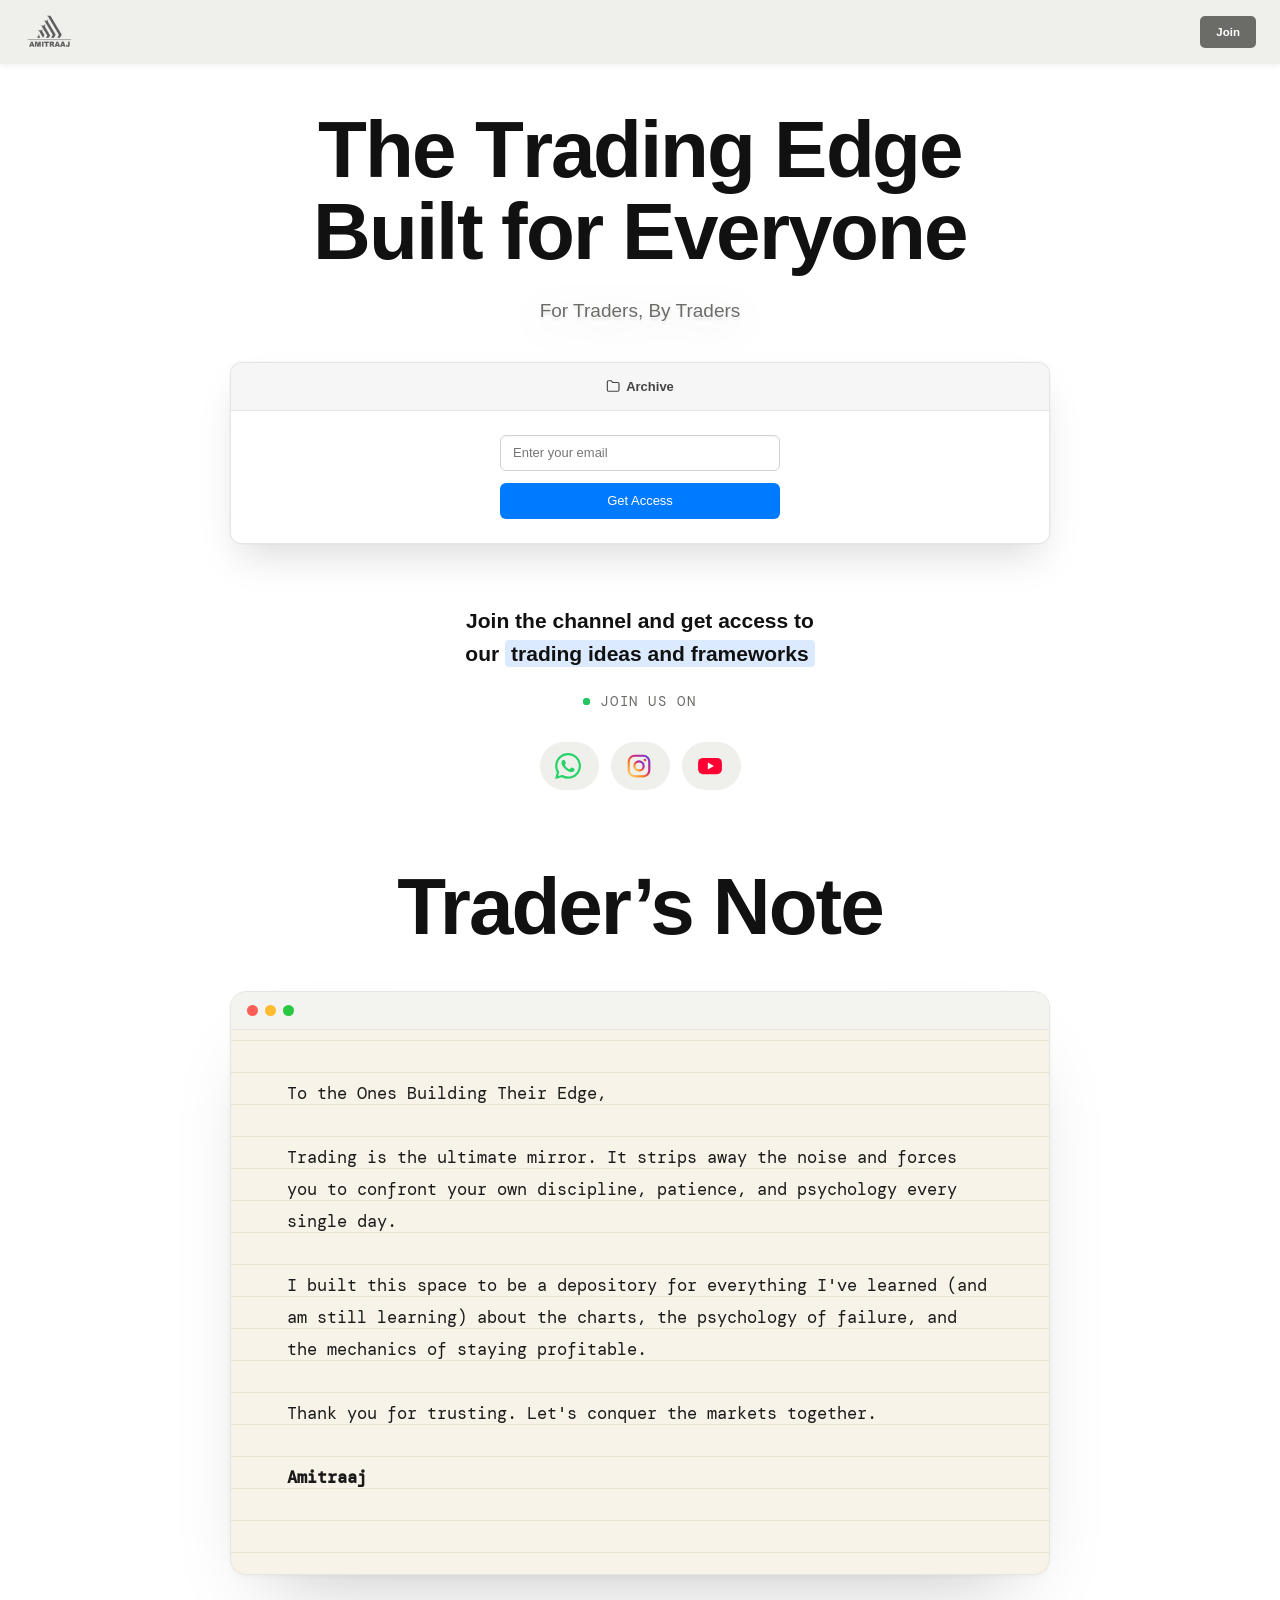
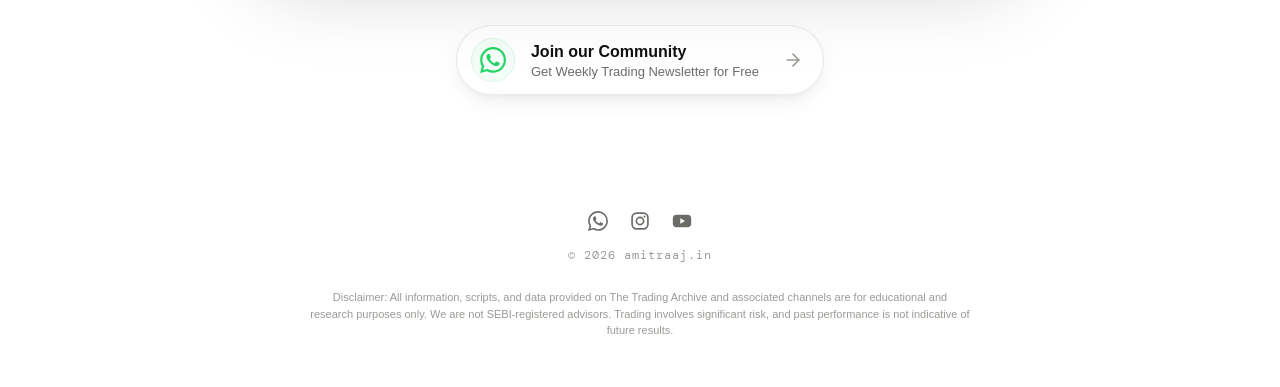
==== commit 8d0a3bb1: "Update index.html" ====
--- a/index.html
+++ b/index.html
@@ -39,7 +39,7 @@
         <div class="mac-titlebar">
           <div class="mac-title">
             <svg viewBox="0 0 24 24" width="14" height="14" stroke="currentColor" stroke-width="2" fill="none"><path d="M22 19a2 2 0 0 1-2 2H4a2 2 0 0 1-2-2V5a2 2 0 0 1 2-2h5l2 3h9a2 2 0 0 1 2 2z"></path></svg>
-            Access
+            Archive
           </div>
         </div>
         <div class="mac-body">
@@ -142,4 +142,4 @@
 
   <script src="main.js" defer></script>
 </body>
-</html>+</html>
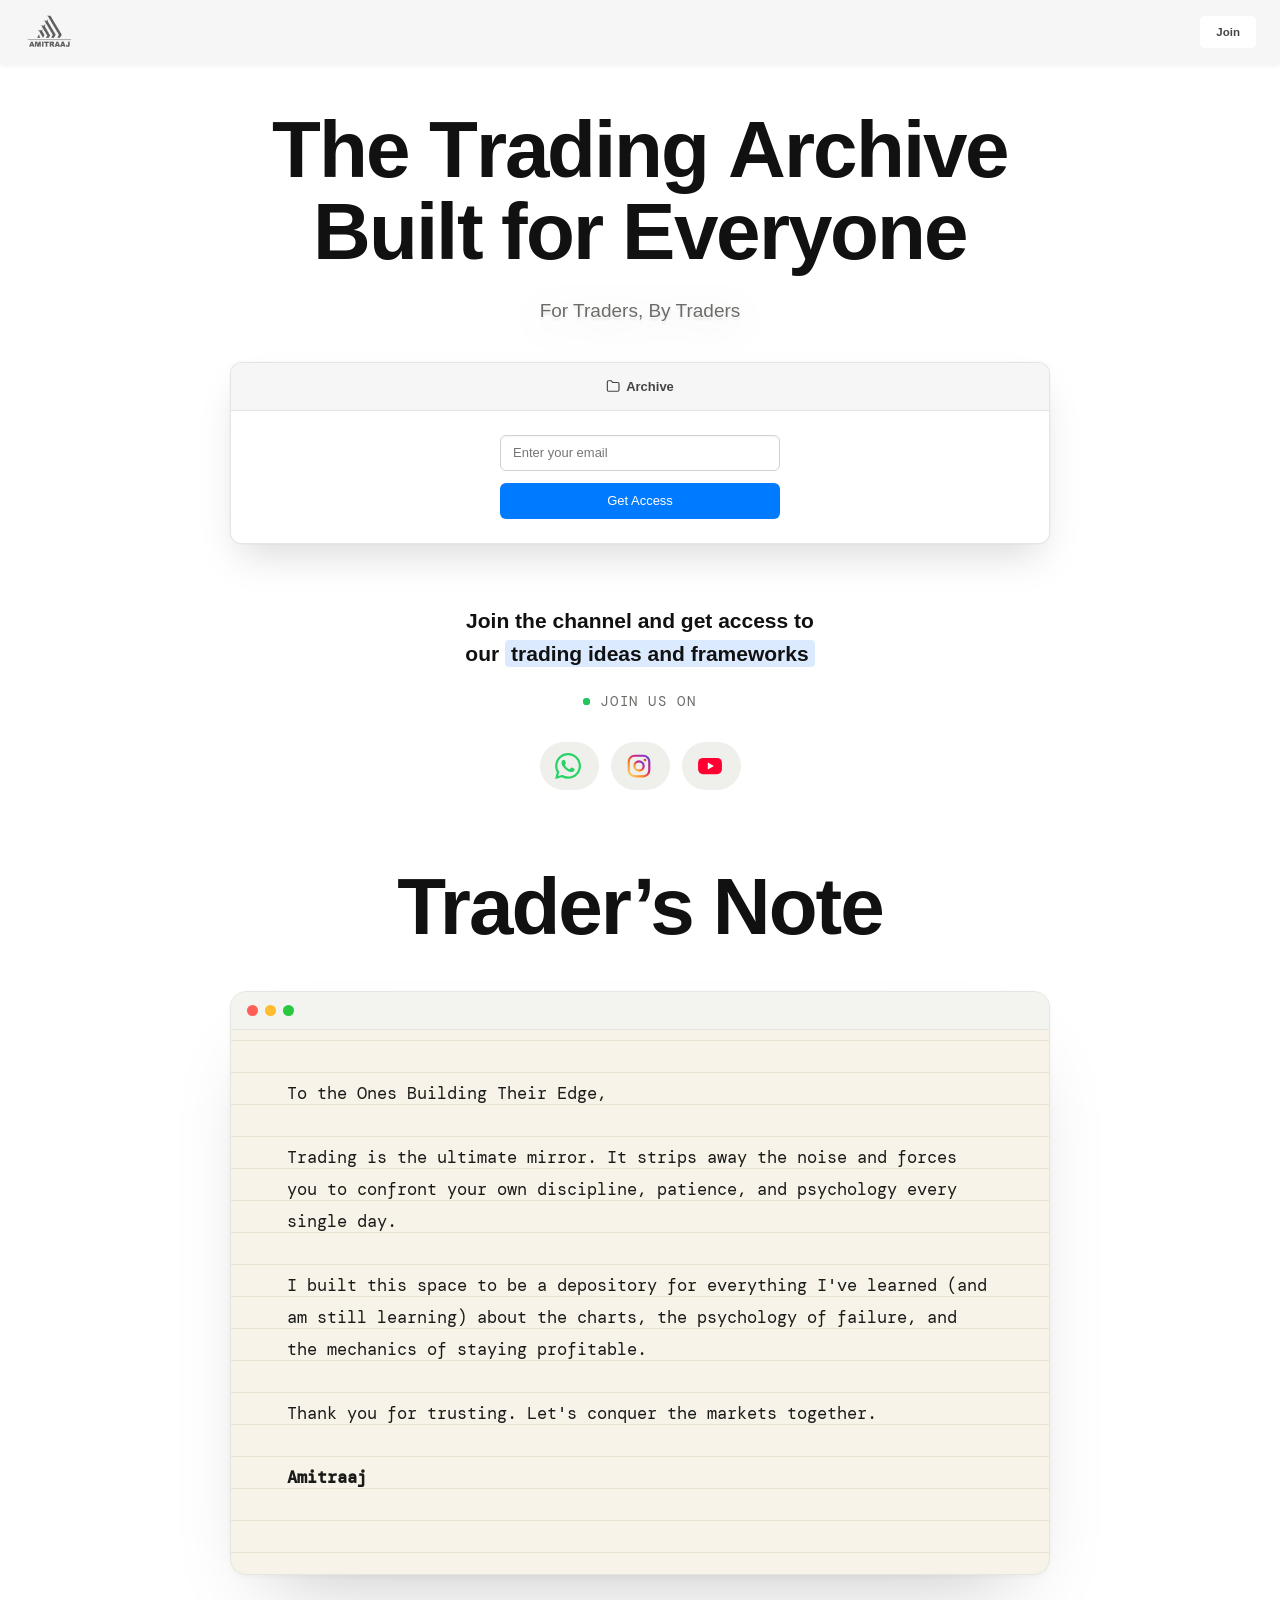
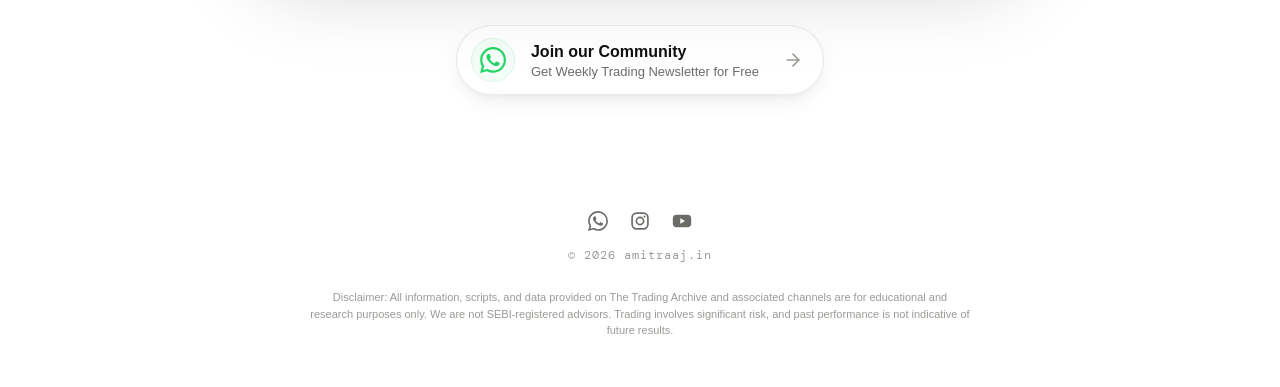
==== commit 1d44fdb7: "Add files via upload" ====
--- a/index.html
+++ b/index.html
@@ -31,7 +31,7 @@
   <main>
     <!-- Hero Section -->
     <section class="hero">
-      <h1 class="title title--hero" id="hero-title"> The Trading Edge <br class="br-desktop" />Built for Everyone</h1>
+      <h1 class="title title--hero" id="hero-title"> The Trading Archive <br class="br-desktop" />Built for Everyone</h1>
       <p class="sub reveal">For Traders, By Traders<br class="br-desktop" /></p>
 
       <!-- MacOS Finder UI (Email Signup without redirect) -->
@@ -142,4 +142,4 @@
 
   <script src="main.js" defer></script>
 </body>
-</html>
+</html>
--- a/style.css
+++ b/style.css
@@ -40,7 +40,7 @@
 /* ── Site Header / Logo Banner ── */
 .site-header {
   width: 100%;
-  background-color: var(--pill); 
+  background-color: #f6f6f6; 
   display: flex;
   justify-content: space-between; 
   align-items: center;
@@ -61,8 +61,8 @@
 
 /* ── New Header Button ── */
 .header-btn {
-  background-color: #6b6b68; /* Matches the bottom social icons */
-  color: #ffffff;
+  background-color: #ffffff; /* Matches the bottom social icons */
+  color: #464444;
   text-decoration: none;
   font-family: var(--helv);
   font-size: 11.5px; 
@@ -76,9 +76,10 @@
   transition: background-color 0.2s var(--ease), transform 0.2s var(--ease);
 }
 
-.header-btn:hover {
-  background-color: #4a4a48; /* Darkens slightly when hovered over */
-  transform: translateY(-1px);
+.header-btn:active {
+  background-color: #d1d1d6; /* Dull grey */
+  transform: translateY(1px); /* Little press down effect */
+  transition: background-color 0.1s, transform 0.1s; /* Quick snap */
 }
 /* ── Hero ── */
 .hero {
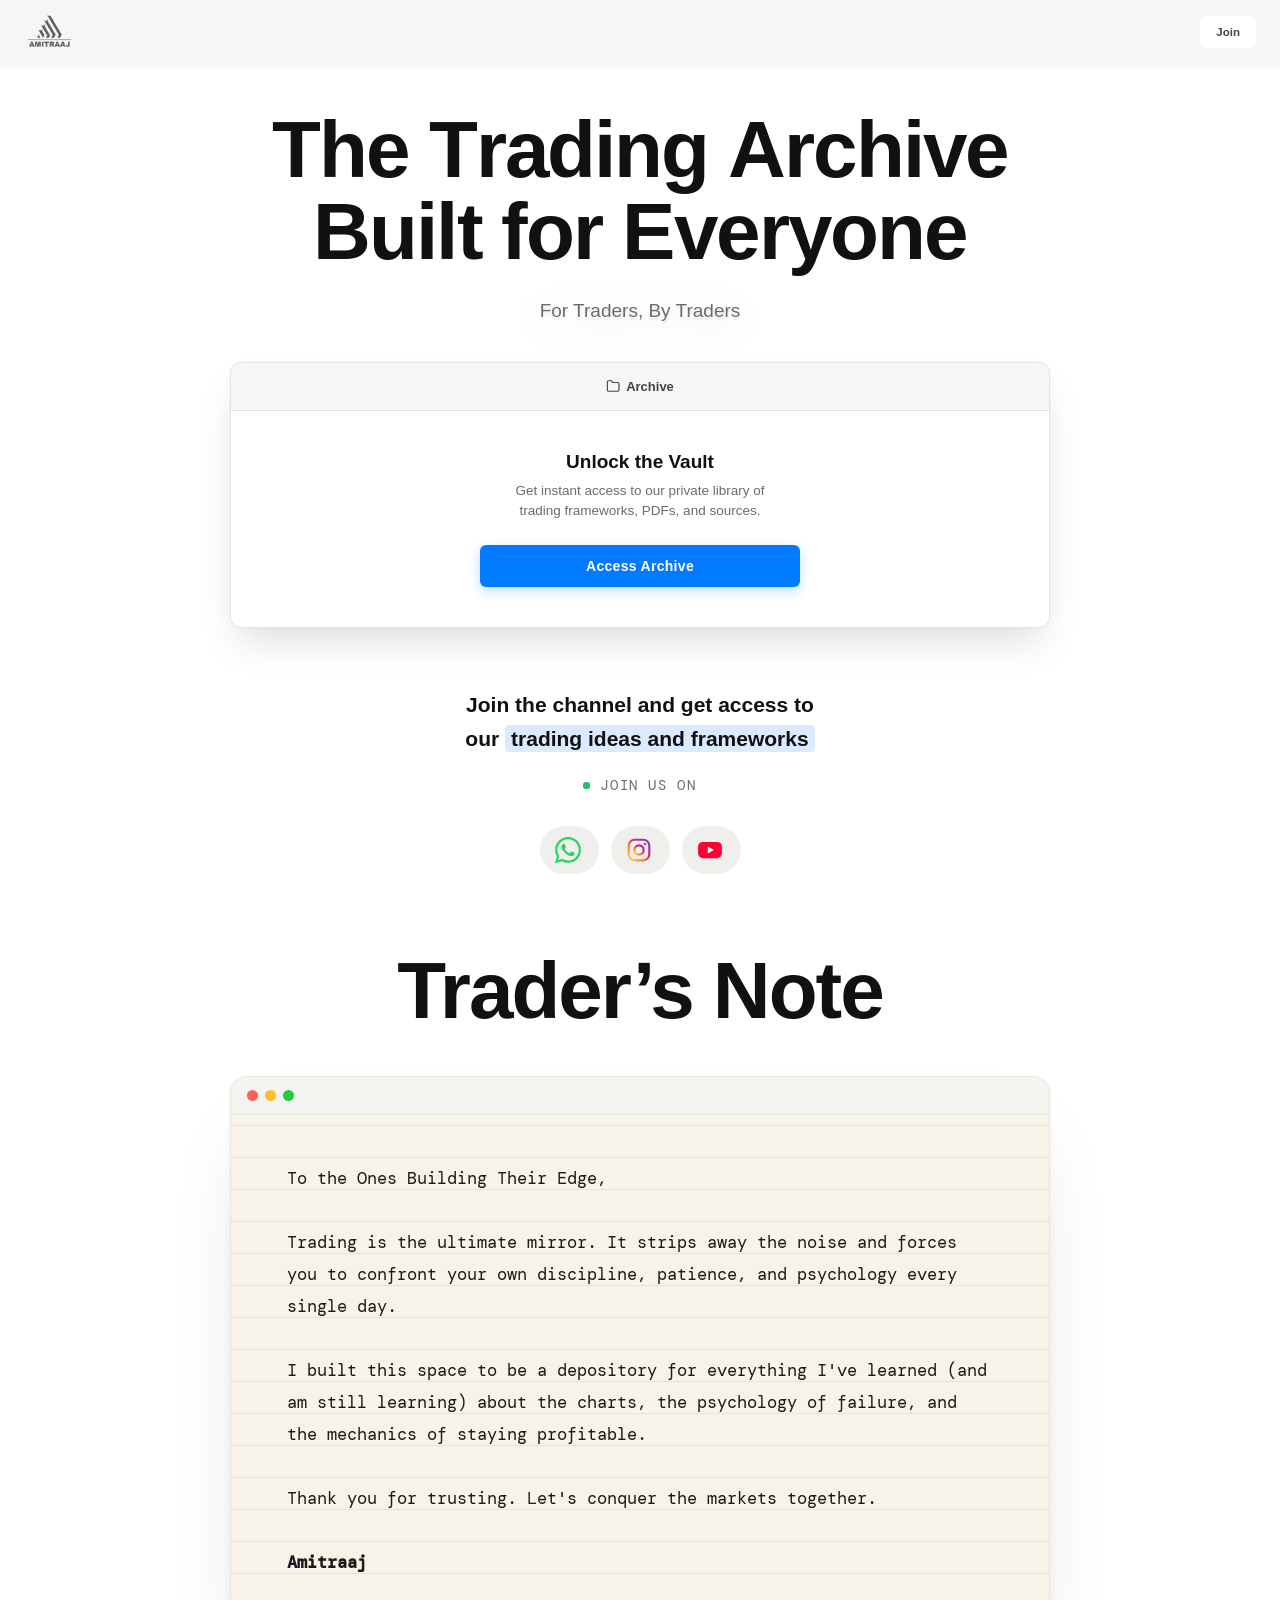
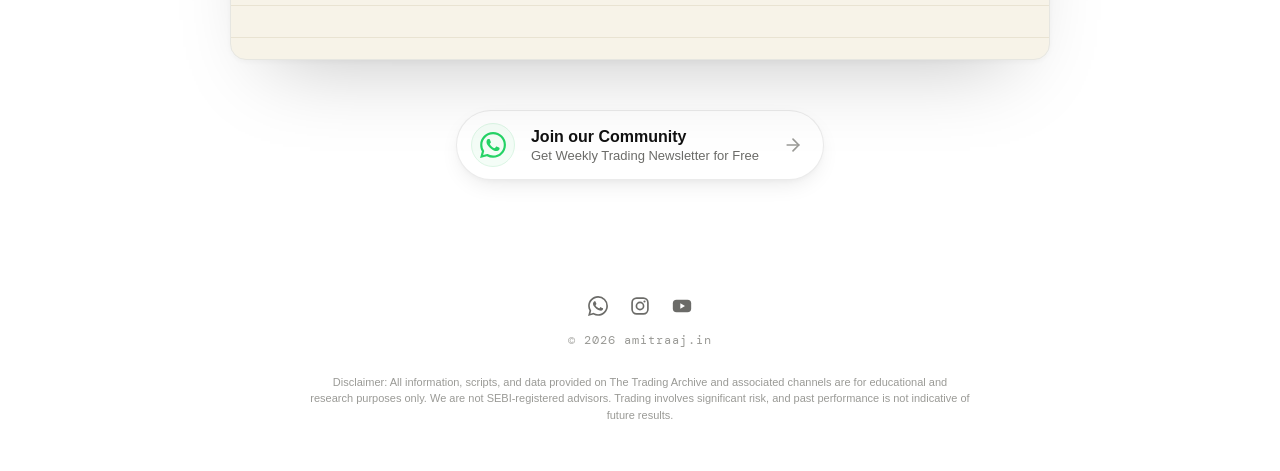
==== commit b538966e: "Add files via upload" ====
--- a/index.html
+++ b/index.html
@@ -44,12 +44,13 @@
         </div>
         <div class="mac-body">
           <div class="mac-main">
-            <!-- Signup Section -->
-            <div class="mac-signup-container reveal">
-              <form class="mac-signup-form" id="homepage-signup-form">
-                <input type="email" class="mac-input" placeholder="Enter your email" required />
-                <button type="submit" class="mac-btn" id="signup-submit-btn">Get Access</button>
-              </form>
+            <!-- Access Section -->
+            <div class="mac-access-container reveal">
+              <div class="mac-access-content">
+                <h3 class="mac-access-title">Unlock the Vault</h3>
+                <p class="mac-access-sub">Get instant access to our private library of trading frameworks, PDFs, and sources.</p>
+                <button type="button" class="mac-btn access-btn-large" id="archive-access-btn">Access Archive</button>
+              </div>
             </div>
           </div>
         </div>
@@ -122,6 +123,21 @@
         </a>
       </div>
     </section>
+    <!-- Welcome Modal -->
+    <div class="modal-overlay" id="welcome-modal" aria-hidden="true">
+      <div class="modal-card">
+        <button class="modal-close" id="modal-close-btn" aria-label="Close modal">
+          <svg viewBox="0 0 24 24" width="16" height="16" stroke="currentColor" stroke-width="2" fill="none" stroke-linecap="round" stroke-linejoin="round"><line x1="18" y1="6" x2="6" y2="18"></line><line x1="6" y1="6" x2="18" y2="18"></line></svg>
+        </button>
+        <h3 class="modal-title">Welcome to the Club</h3>
+        <p class="modal-sub">Direct Link to our Trading Archive containing all sources.</p>
+        <a href="https://drive.google.com/drive/folders/1ijbGBbKA8S5rG8c2mlqVQnaPFr_XNVcg?usp=sharing" target="_blank" rel="noopener noreferrer" class="modal-drive-btn">
+          <svg viewBox="0 0 512 512" width="22" height="22" style="flex-shrink: 0;">
+            <img src="https://upload.wikimedia.org/wikipedia/commons/1/12/Google_Drive_icon_%282020%29.svg" alt="Google Drive" width="22" height="22" style="flex-shrink: 0;" />
+          Drive Link
+        </a>
+      </div>
+    </div>
   </main>
 
   <footer class="footer">
--- a/style.css
+++ b/style.css
@@ -485,4 +485,101 @@
 @media (prefers-reduced-motion: reduce) {
   *, *::before, *::after { animation: none !important; transition: none !important; scroll-behavior: auto !important; }
   .js .reveal, .js .reveal-scale { opacity: 1; transform: none; }
+}
+
+/* ── Modal UI ── */
+.modal-overlay {
+  position: fixed; top: 0; left: 0; width: 100%; height: 100%;
+  background: rgba(255, 255, 255, 0.6);
+  backdrop-filter: blur(8px); -webkit-backdrop-filter: blur(8px);
+  display: flex; justify-content: center; align-items: center;
+  z-index: 100;
+  opacity: 0; pointer-events: none;
+  transition: opacity 0.3s var(--ease);
+}
+.modal-overlay.is-active { opacity: 1; pointer-events: auto; }
+
+.modal-card {
+  background: #ffffff;
+  border-radius: 20px;
+  padding: 40px 32px 32px;
+  width: 90%; max-width: 400px;
+  box-shadow: 0 20px 40px -10px rgba(0,0,0,0.15), 0 0 0 1px rgba(0,0,0,0.04);
+  position: relative;
+  transform: translateY(20px) scale(0.95);
+  transition: transform 0.4s cubic-bezier(0.34, 1.56, 0.64, 1);
+}
+.modal-overlay.is-active .modal-card { transform: translateY(0) scale(1); }
+
+.modal-close {
+  position: absolute; top: 16px; right: 16px;
+  width: 32px; height: 32px;
+  border-radius: 50%; border: none;
+  background: #f1f1f1; color: var(--muted);
+  display: flex; justify-content: center; align-items: center;
+  cursor: pointer; transition: background 0.2s, color 0.2s;
+}
+.modal-close:hover { background: #e5e5e5; color: var(--ink); }
+
+.modal-title { margin: 0; font-family: var(--helv); font-size: 24px; font-weight: 700; color: var(--ink); }
+.modal-sub { margin: 12px 0 28px; font-size: 14.5px; line-height: 1.5; color: var(--muted); text-wrap: balance; }
+
+.modal-drive-btn {
+  display: flex; align-items: center; justify-content: center; gap: 10px;
+  width: 100%; height: 48px;
+  background: #111111; color: #ffffff; 
+  border-radius: 12px;
+  font-family: var(--helv); font-size: 15px; font-weight: 600;
+  text-decoration: none;
+  transition: transform 0.2s var(--ease), background 0.2s;
+}
+.modal-drive-btn:hover { background: #2a2a2a; transform: translateY(-1px); }
+
+/* ── Upgraded Mac Window Content ── */
+.mac-access-container {
+  display: flex;
+  justify-content: center;
+  align-items: center;
+  width: 100%;
+  padding: 16px 0;
+}
+
+.mac-access-content {
+  display: flex;
+  flex-direction: column;
+  align-items: center;
+  text-align: center;
+  max-width: 320px;
+}
+
+.mac-access-title {
+  margin: 0 0 8px;
+  font-family: -apple-system, BlinkMacSystemFont, "Segoe UI", Roboto, sans-serif;
+  font-size: 19px;
+  font-weight: 600;
+  color: var(--ink);
+}
+
+.mac-access-sub {
+  margin: 0 0 24px;
+  font-family: -apple-system, BlinkMacSystemFont, "Segoe UI", Roboto, sans-serif;
+  font-size: 13.5px;
+  line-height: 1.5;
+  color: var(--muted);
+  text-wrap: balance;
+}
+
+.access-btn-large {
+  width: 100%;
+  height: 42px;
+  font-size: 14px;
+  font-weight: 600;
+  letter-spacing: 0.3px;
+  box-shadow: 0 4px 12px rgba(0, 122, 255, 0.25);
+  transition: transform 0.2s, box-shadow 0.2s, background 0.2s;
+}
+
+.access-btn-large:hover {
+  transform: translateY(-1px);
+  box-shadow: 0 6px 16px rgba(0, 122, 255, 0.35);
 }
